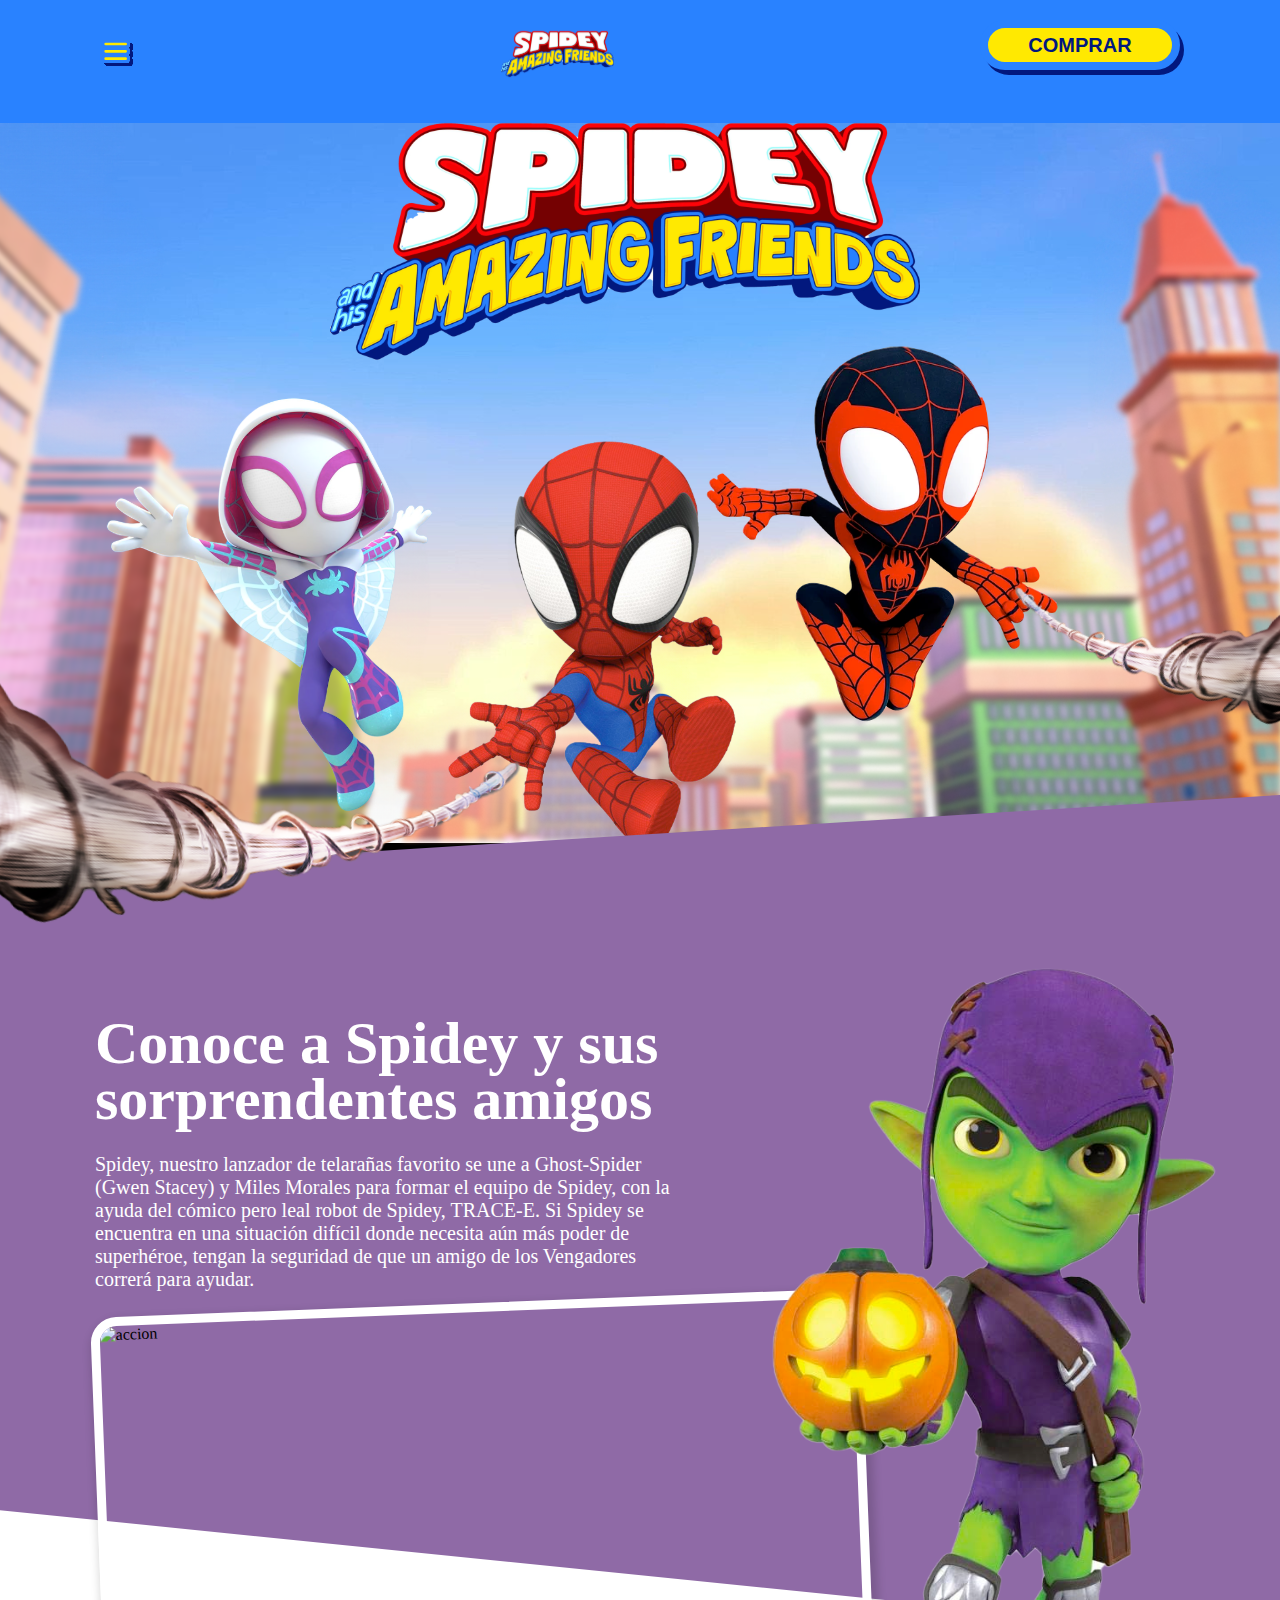
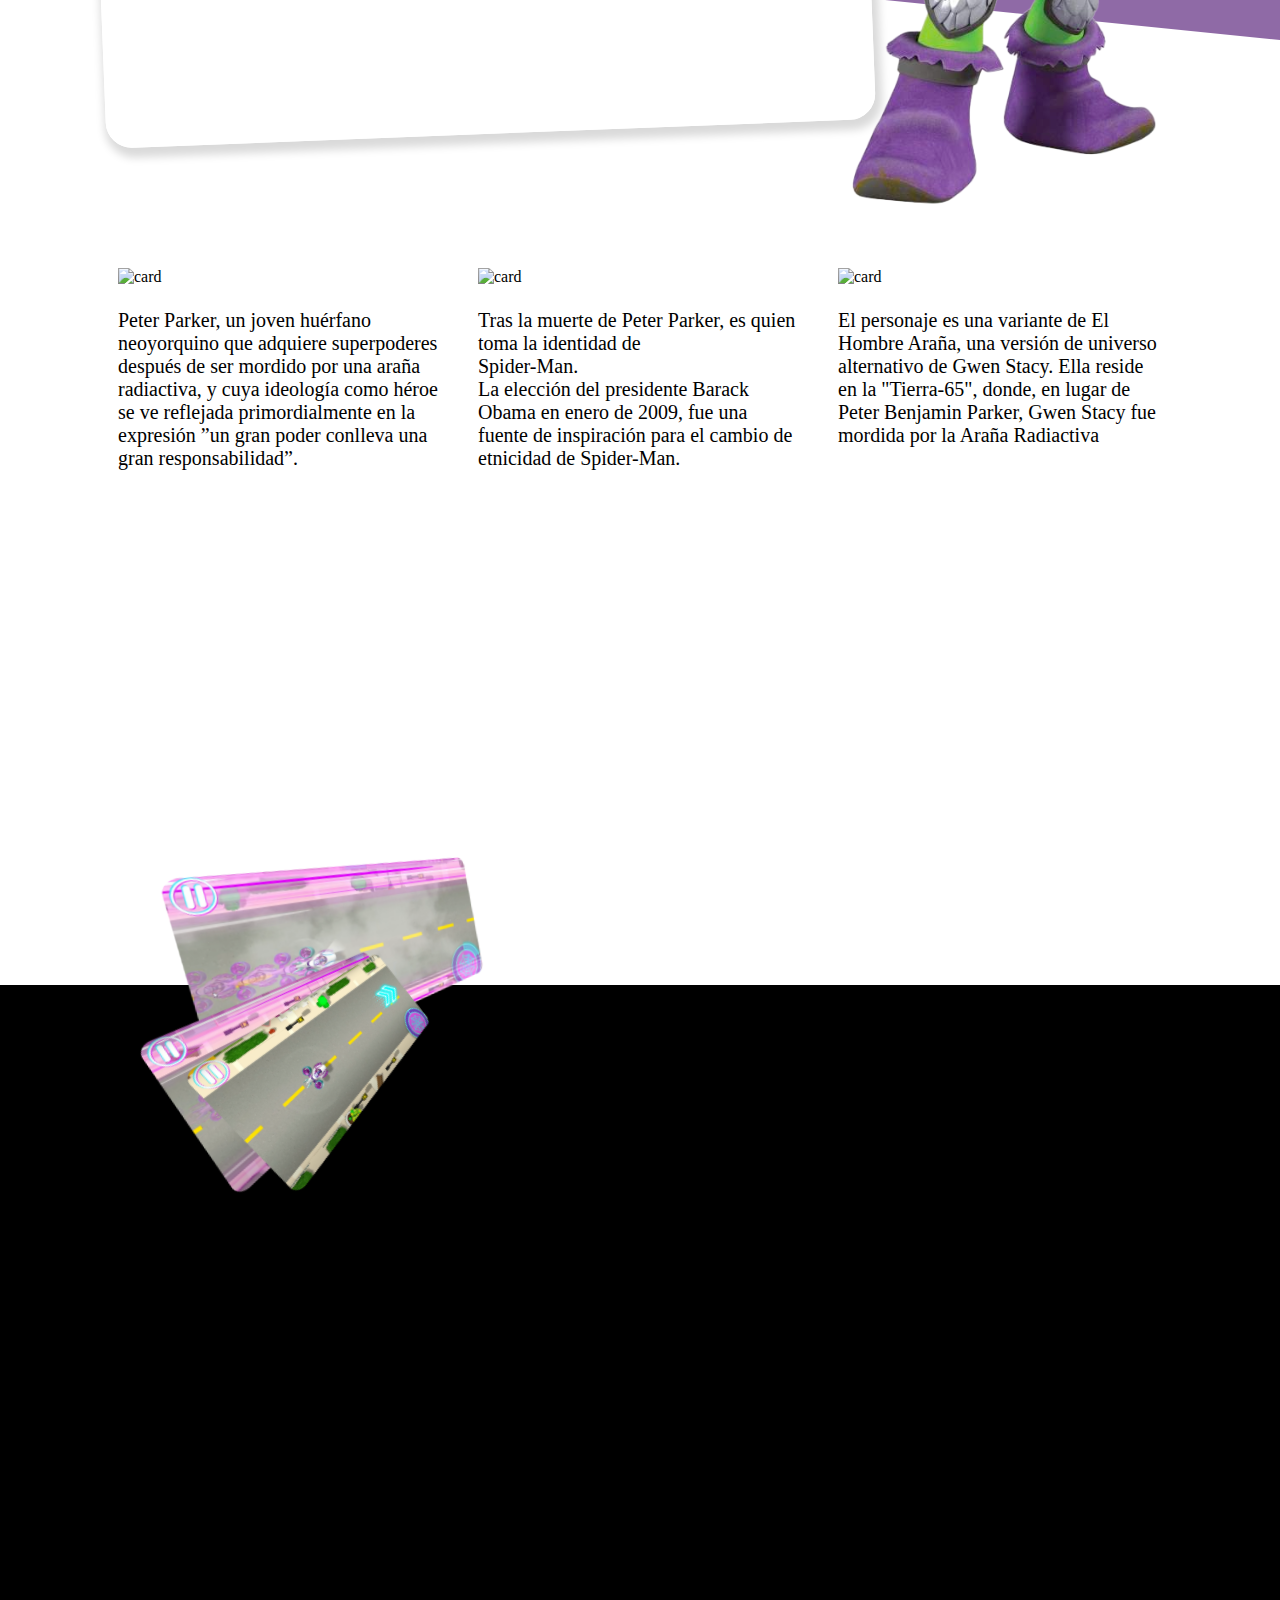
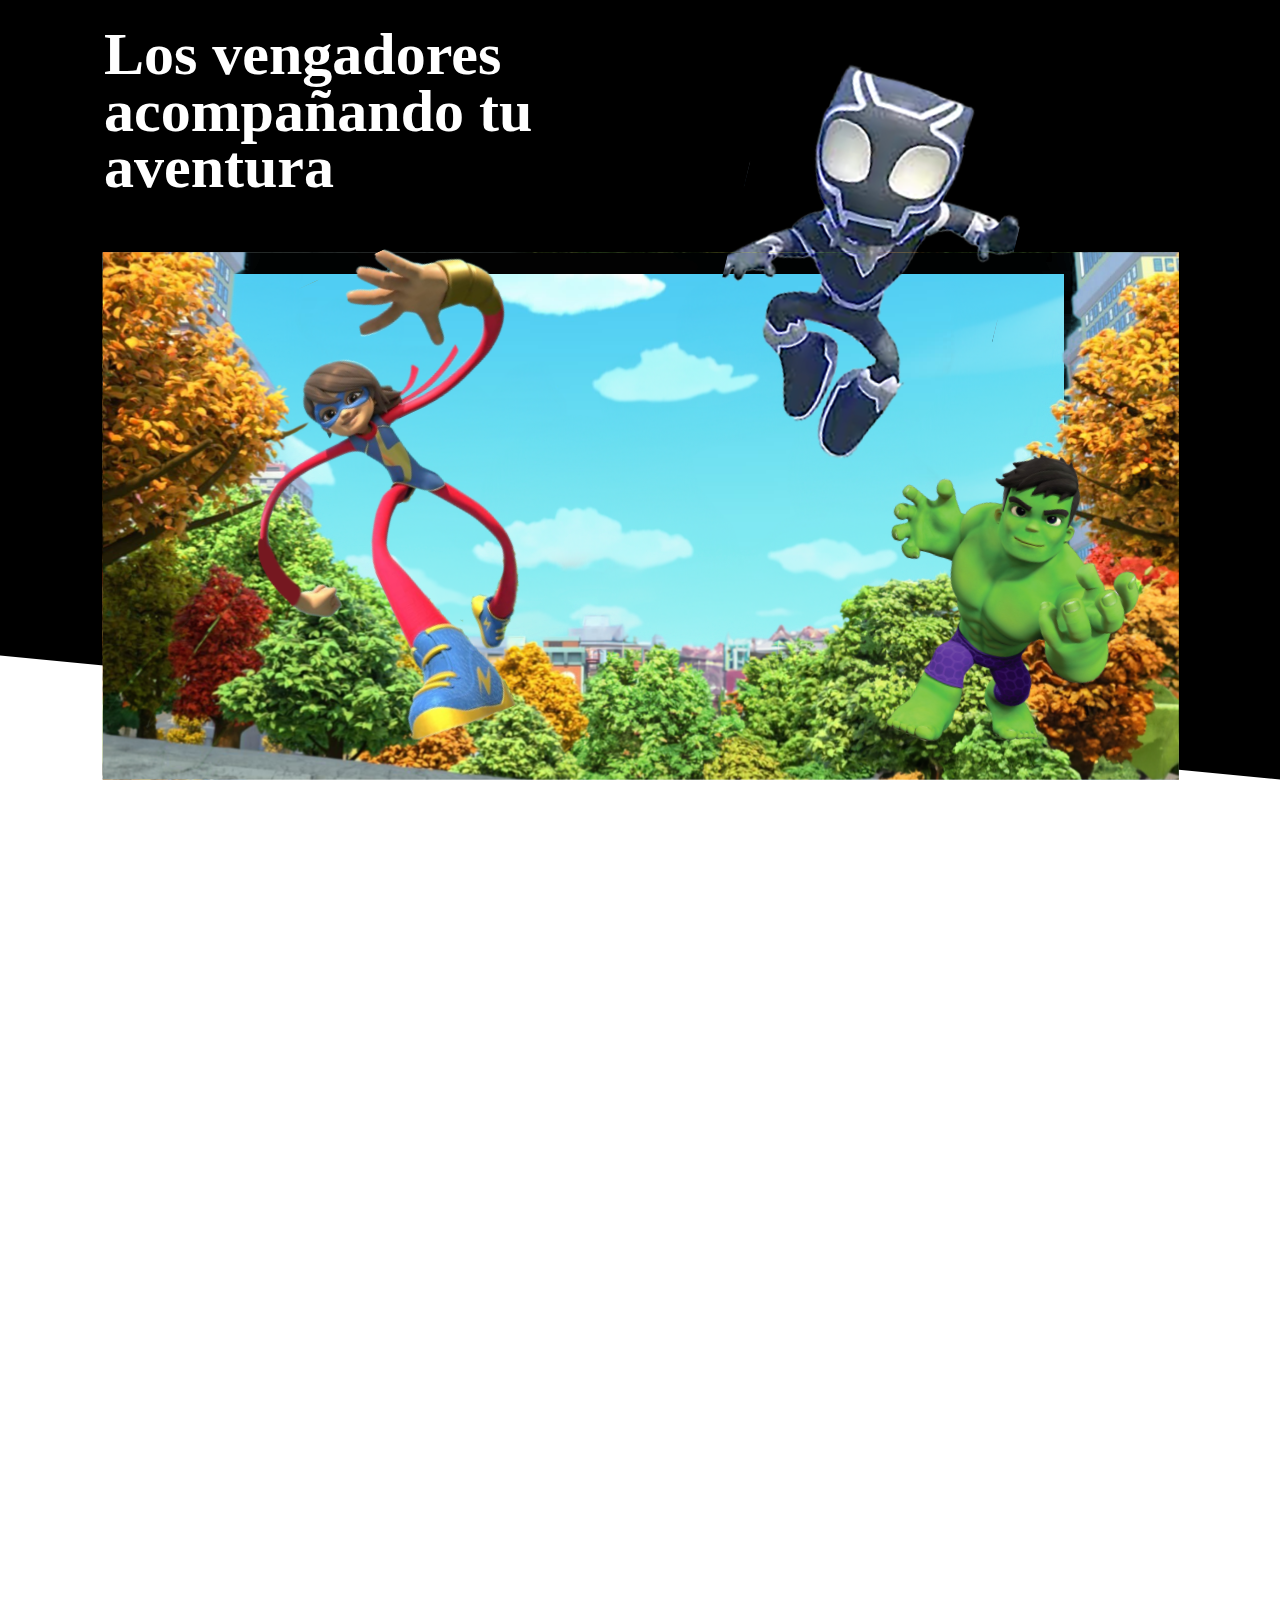
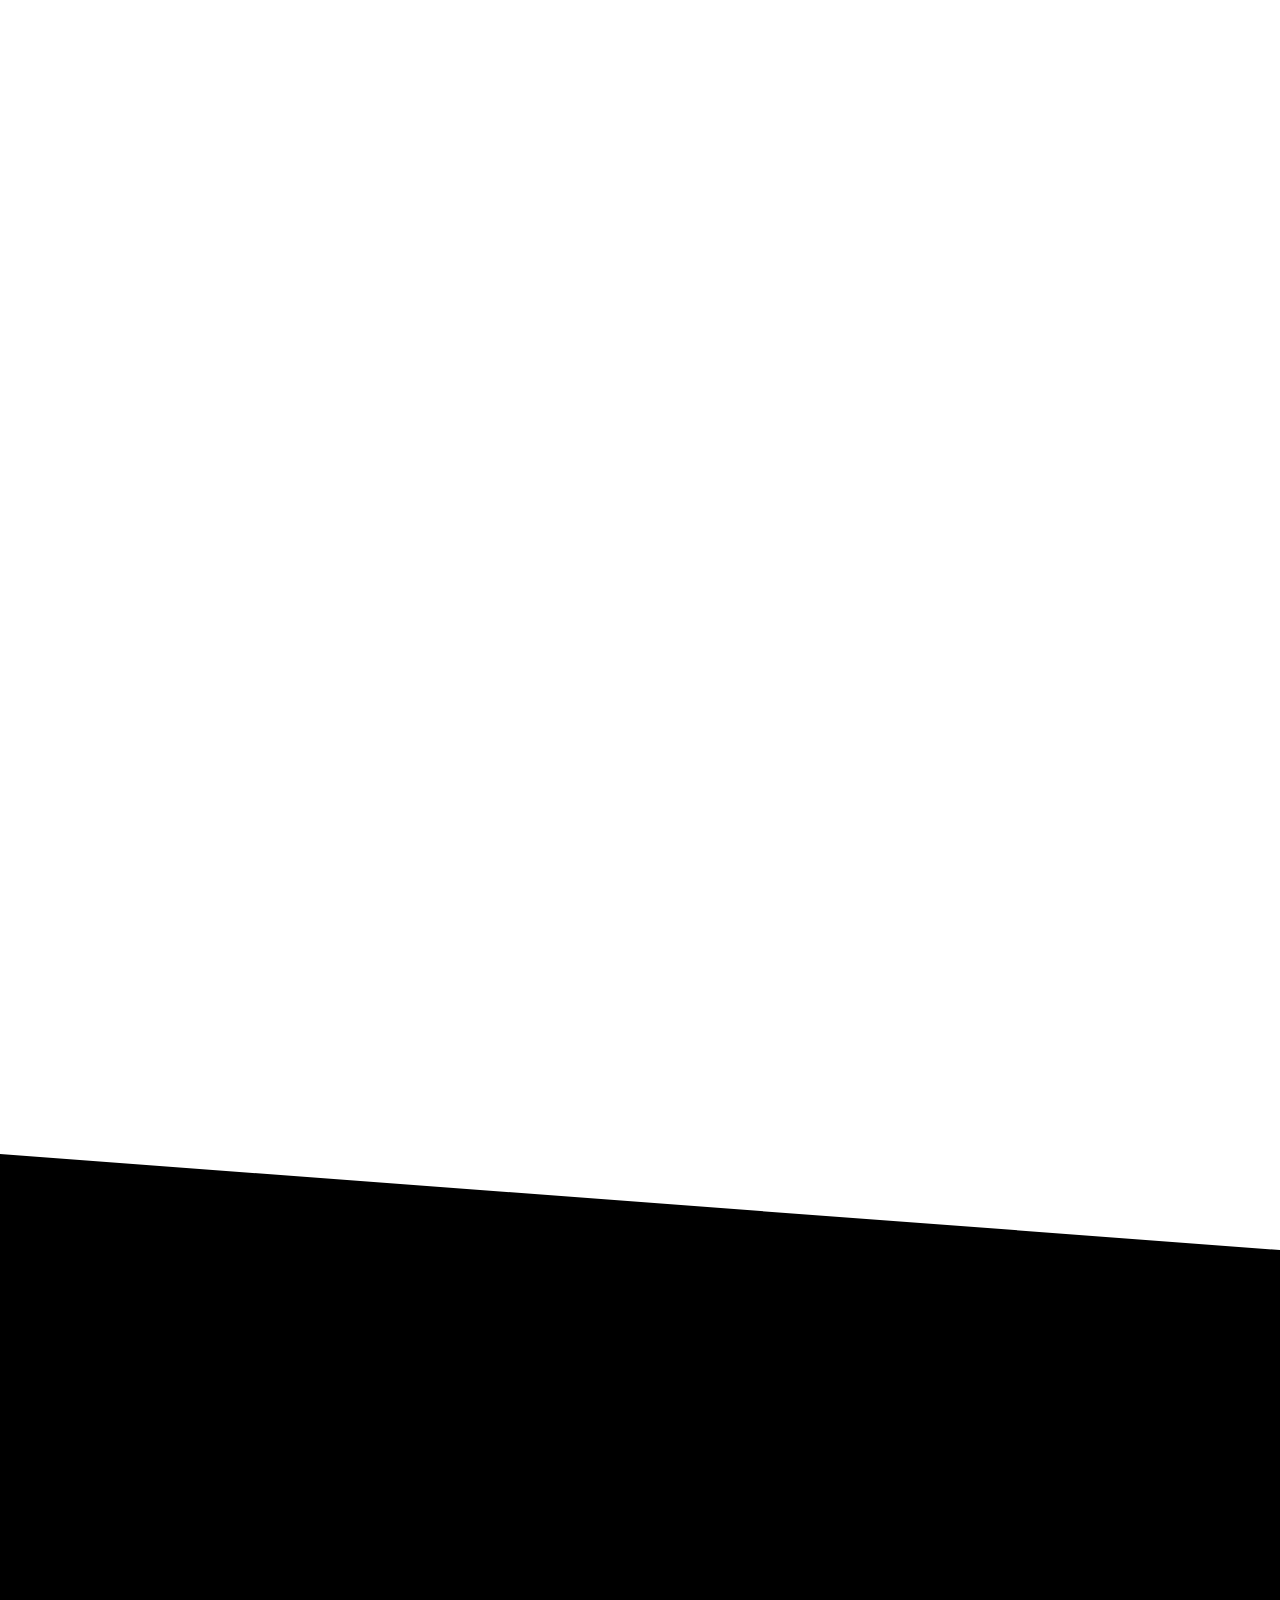
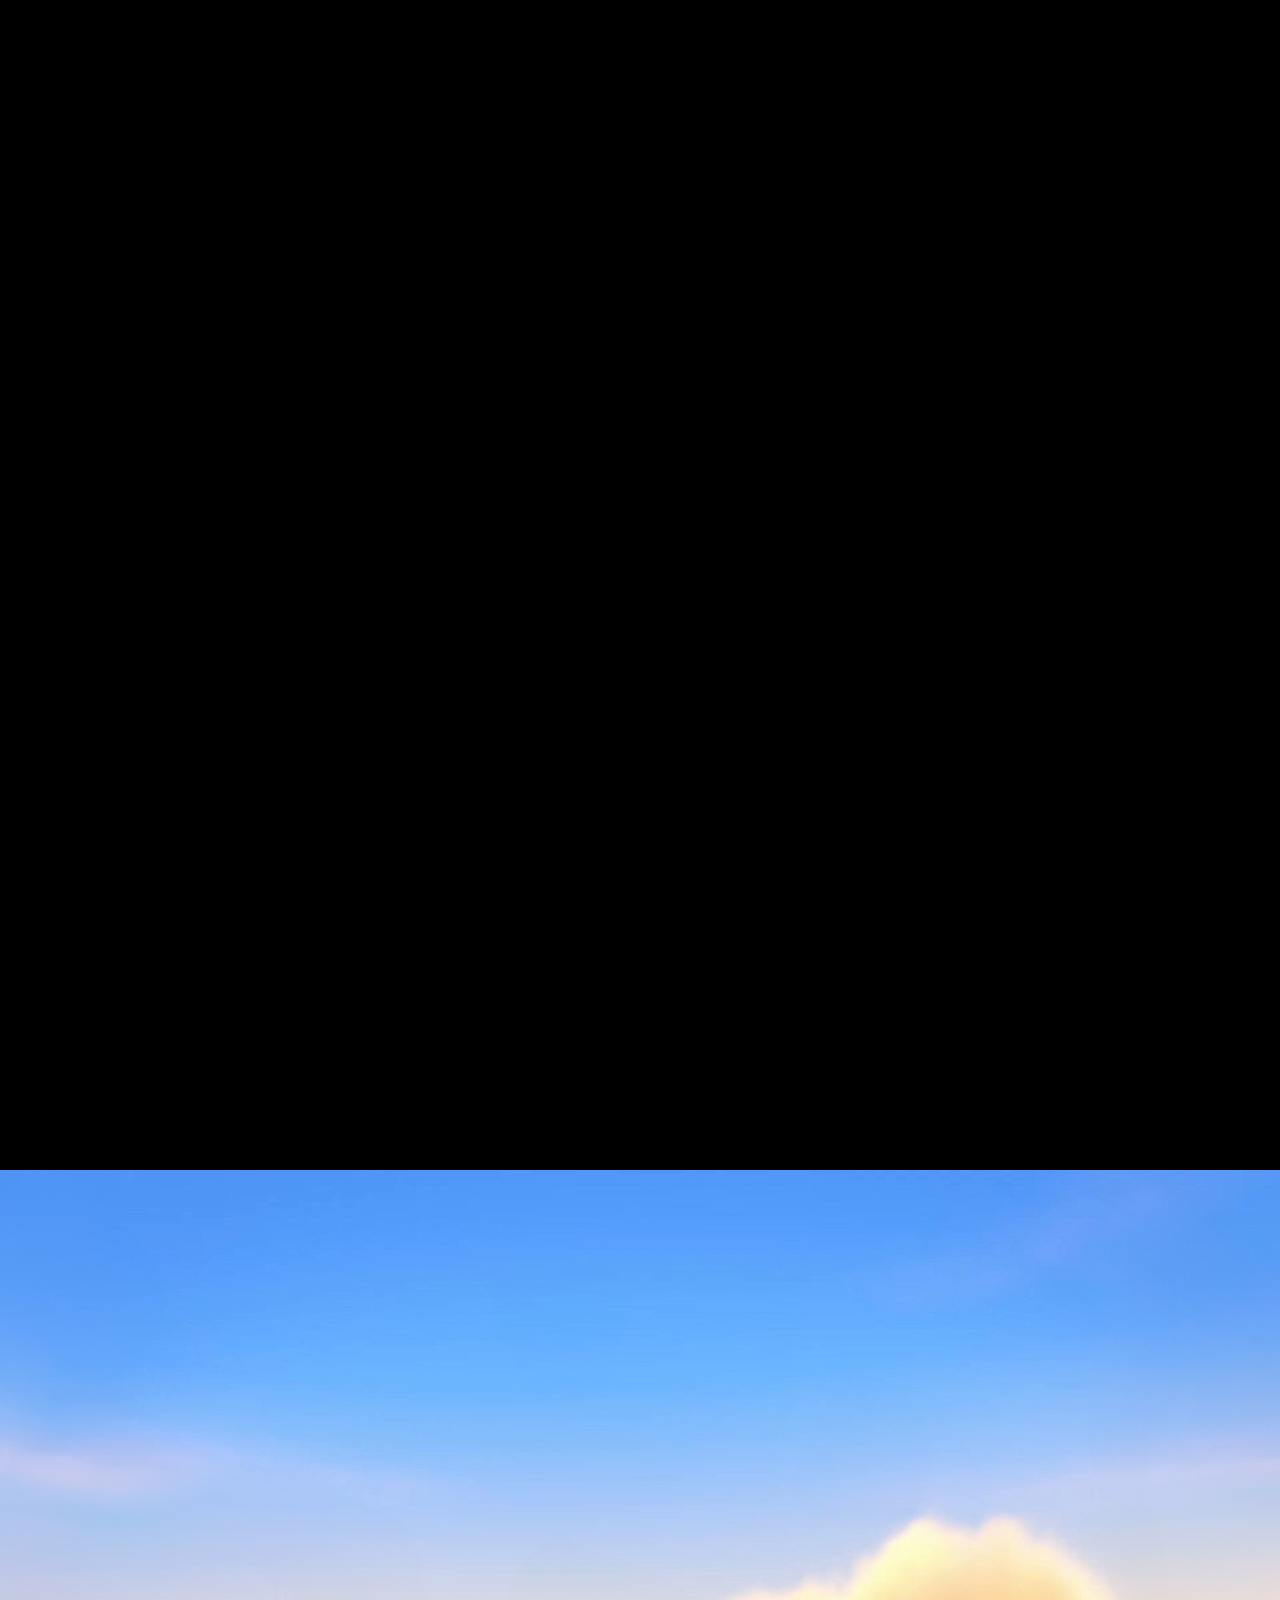
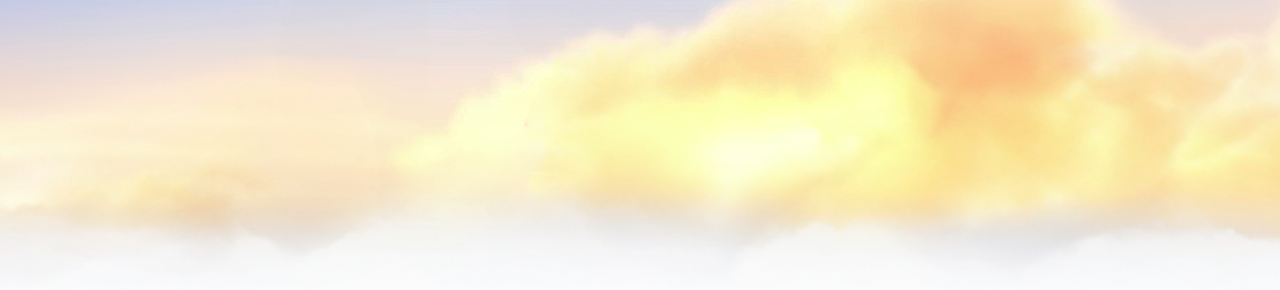
==== home.html @ ed6b9177 "Inicio la pagina" ====
<!DOCTYPE html>
<html lang="es">
<head>
    <meta charset="UTF-8">
    <meta name="viewport" content="width=device-width, initial-scale=1.0">
    <link rel="stylesheet" href="style2.css">
    <title>Document</title>
</head>
<body>
    <header>
        <nav>
            <img class="logoHamburguesa" src="img/logoHamburguesa.svg" alt="logoHamburguesa">
            <img class="menuSpidey" src="img/menuSpidey.svg" alt="menuSpidey">
            <button class="btn-comprar">comprar</button>
        </nav>
    <div class="azul"></div>
    <img class="cielo" src="img/cielo.svg" alt="cielo">
    </header>
    
    <div class="portada">
        <img class="cielo" src="img/cielo.svg" alt="fondo">
        <img class="spidey" src="img/spidey.svg" alt="spidey">
        <img class="edificioIzq" src="img/edificioIzq.svg" alt="edificio">
        <img class="edificio" src="img/edificio.png" alt="edificio">
        <img class="edificioDer"src="img/edificioDer.png" alt="edificio">
        <img class="chica" src="img/chica.svg" alt="chica">
        <img class="spideyNegro" src="img/spideyNegro.svg" alt="spidey">
        <img class="spideyCentral" src="img/spideyCentral.svg" alt="spidey">
        <img class="cuerdaDerecha" src="img/cuerdaDerecha.svg" alt="cuerda">
        <img class="cuerdaIzquierda" src="img/cuerdaIzq.svg" alt="cuerda">
        
    </div>
    <div class="violeta">
        <div class="container">
            <div class="violetaTitulo">Conoce a Spidey y sus sorprendentes amigos</div>
            <div class="violetaTexto">Spidey, nuestro lanzador de telarañas favorito se une a Ghost-Spider (Gwen Stacey) y Miles Morales para formar el equipo de Spidey, con la ayuda del cómico pero leal robot de Spidey, TRACE-E. Si Spidey se encuentra en una situación difícil donde necesita aún más poder de superhéroe, tengan la seguridad de que un amigo de los Vengadores correrá para ayudar.</div>
            <img class="violetaEscena" src="img/violetaEscena.svg" alt="accion">
            <img class="duende" src="img/duende.svg" alt="duende">
        </div>
    </div>
    <div class="blanco">
        <div class="container containerCardsChicas">
            <div class="card1">
                <img class="cardChica" src="img/card1.svg" alt="card">
                <div class="textoCardChica">Peter Parker, un joven huérfano neoyorquino que adquiere superpoderes después de ser mordido por una araña radiactiva,​ y cuya ideología como héroe se ve reflejada primordialmente en la expresión ”un gran poder conlleva una gran responsabilidad”.</div>
            </div>
            <div class="card2">
                <img class="cardChica" src="img/card2.svg" alt="card">
                <div class="textoCardChica">Tras la muerte de Peter Parker, es quien toma la identidad de <br/>Spider-Man. <br/>La elección del presidente Barack Obama en enero de 2009, fue una fuente de inspiración para el cambio de etnicidad de Spider-Man.</div>
            </div>
            <div class="card3">
                <img class="cardChica" src="img/card3.svg" alt="card">
                <div class="textoCardChica">El personaje es una variante de El Hombre Araña, una versión de universo alternativo de Gwen Stacy. Ella reside en la "Tierra-65", donde, en lugar de Peter Benjamin Parker, Gwen Stacy fue mordida por la Araña Radiactiva</div>
            </div>
        </div>
    </div>
    <div class="ghost">
        <img class="test1" src="img/test1.svg" alt="test">
        <img class="test2" src="img/test2.svg" alt="test">
        <img class="test3" src="img/test3.svg" alt="test">
    </div>
    <div class="tituloCard3D">Los vengadores acompañando tu aventura</div>
    <img class="transformer" src="img/trasnformer.svg" alt="transform">
    <img class="pastoCard3D" src="img/pastoCard3D.svg" alt="card3D">
    <img class="card3D" src="img/card3D.svg" alt="card3D">
    <img class="cieloCard3D" src="img/cieloCard3D.svg" alt="card3D">
    <img class="hulk" src="img/hulk.svg" alt="hulk">
    <img class="elastica" src="img/elastica.svg" alt="chica elastica">
    <div class="blanco2">
        <img src="img/blanco2.svg" alt="">
    </div>
</body>
</html>
---- style2.css ----
* {
  margin: 0;
  padding: 0;
}
:root {
  --azul: #5499f8;
  --azulSombra1: #2982ff;
  --azulSombra2: #02187e;
  --azulSombra3: #5499f800;
  --amarillo: #ffe901;
}

body {
  width: 1280px;
  background-color: black;
}

.container {
  width: 1080px;
  margin-left: 100px;
  margin-right: 100px;
}
header {
  background-color: var(--azulSombra1);
}
.azul {
  width: 1280px;
  height: 227px;
  left: 0px;
  top: 0px;
  position: absolute;
  background: linear-gradient(
    180deg,
    #5499f8 0%,
    #5499f8 88%,
    rgba(84, 153, 248, 0) 100%
  );
  z-index: -20;
}
nav {
  height: 103px;
  background-color: var(--azulSombra1);
  display: flex;
  justify-content: space-between;
  text-align: center;
  margin-left: 100px;
  margin-right: 100px;
  padding-top: 20px;
}
.logoHamburguesa {
  width: 34px;
  height: 26px;
  margin-top: 20px;
}
.menuSpidey {
  width: 113px;
  height: 68px;
}
.btn-comprar {
  width: 200px;
  height: 50px;
  border: 8px solid var(--azulSombra1);
  background-color: var(--amarillo);
  border-radius: 111px;
  color: var(--azulSombra2);
  font-family: Arial; /*Cambiar a Lato*/
  font-size: 20px;
  text-transform: uppercase;
  font-weight: bold;
  box-shadow: 4px 5px 0px var(--azulSombra2);
}

/*----------------------Portada--------------------*/

.portada {
  width: 1280px;
  height: 720px;
  background-image: url(img/cielo.svg);
  z-index: 1;
}
.spidey {
  width: 590px;
  height: 301px;
  left: 330px;
  top: 91px;
  position: absolute;
  z-index: ;
}
.edificioIzq {
  width: 452px;
  height: 720px;
  left: -47px;
  top: 144px;
  position: absolute;
}
.edificio {
  width: 543.5px;
  height: 213.5px;
  left: 392px;
  top: 634px;
  position: absolute;
}

.edificioDer {
  width: 374px;
  height: 727.5px;
  left: 906px;
  top: 126px;
  position: absolute;
}
.chica {
  width: 360px;
  height: 444px;
  left: 90px;
  top: 388px;
  position: absolute;
}

.spideyNegro {
  width: 393px;
  height: 393px;
  left: 695px;
  top: 335px;
  position: absolute;
}
.spideyCentral {
  width: 465px;
  height: 465px;
  left: 404px;
  top: 403px;
  position: absolute;
}

.cielo {
  width: 1280px;
  height: 720px;
  left: 0px;
  top: 7570px;
  position: absolute;
}

.cuerdaDerecha {
  width: 400px;
  height: 372.44px;
  left: 1000px;
  top: 400px;
  position: absolute;
  transform: rotate(0%);
  transform-origin: 0 0;
}

.cuerdaIzquierda {
  width: 700px;
  height: 627.27px;
  left: 0px;
  top: 350px;
  position: absolute;
  transform: rotate(10deg);
  transform-origin: 0 0;
  z-index: 4;
}

/*-------------------Violeta-------------*/
.violeta {
  width: 1280px;
  height: 844.5px;
  background-image: url(img/violeta.svg);
  top: 795px;
  position: absolute;
  z-index: 1;
}

.violetaTitulo {
  width: 646px;
  left: 95px;
  top: 219.5px; /*hice la cuenta*/
  position: absolute;
  color: white;
  font-size: 60px;
  font-family: Lato;
  font-weight: 600;
  line-height: 56.7px;
  word-wrap: break-word;
}

.violetaTexto {
  width: 586px;
  height: 154px;
  left: 95px;
  top: 357.5px; /*hice la cuenta*/
  position: absolute;
  color: white;
  font-size: 20px;
  font-family: Lato;
  font-weight: 400;
  word-wrap: break-word;
}
.violetaEscena {
  width: 751.65px;
  height: 413.13px;
  left: 90.28px;
  top: 523px;
  position: absolute;
  transform: rotate(-2.22deg);
  transform-origin: 0 0;
  box-shadow: 3px 6px 8px 4px rgba(0, 0, 0, 0.15);
  border-radius: 26px;
  border: 9px white solid;
}
.duende {
  width: 553px;
  height: 921px;
  left: 712px;
  top: 132.5px;
  position: absolute;
  z-index: 10;
}

/*------------------Blanca-------------------------*/
.blanco {
  width: 1280px;
  height: 1085px;
  background-color: white;
  top: 1500px;
  position: absolute;
}
.containerCardsChicas {
  display: flex;
  padding-top: 368px;
}

.cardChica {
  width: 332px;
  height: 302px;
}
.containerCardsChicas {
  display: flex;
  justify-content: space-around;
}

.card1,
.card2,
.card3 {
  width: 30%;
}

.textoCardChica {
  margin-top: 23.3px;
  color: black;
  font-size: 20px;
  font-family: Lato;
  font-weight: 400;
  word-wrap: break-word;
}

/*----------------Ghost---------------*/
.ghost {
  background-image: url(img/ghost.svg);
}
.ghost {
  width: 1280px;
  height: 566px;
  left: 0px;
  top: 2500px;
  position: absolute;
}
.test1 {
  width: 800px;
  height: 326.51px;
  left: -50px;
  top: -100px;
  position: absolute;
  transform: rotate(5deg);
}
.test2 {
  width: 543.22px;
  height: 325.79px;
  left: 35px;
  position: absolute;
}

.test3 {
  width: 546.11px;
  height: 326.51px;
  left: 66.18px;
  position: absolute;
}

/*---------------Negro----------------*/
.tituloCard3D {
  width: 667px;
  left: 104px;
  top: 3226px;
  position: absolute;
  color: white;
  font-size: 60px;
  font-family: Lato;
  font-weight: 600;
  line-height: 56.7px;
  word-wrap: break-word;
}
.transformer {
  width: 368.31px;
  height: 552.46px;
  left: 682.05px;
  top: 3197px;
  position: absolute;
}

.pastoCard3D,
.card3D {
  width: 1077.06px;
  height: 527.63px;
  left: 101.76px;
  top: 3452.11px;
  position: absolute;
}
.cieloCard3D {
  width: 1077.06px;
  height: 527.63px;
  left: 101.76px;
  top: 3452.11px;
  position: absolute;
  z-index: -4;
}
.hulk {
  width: 410.11px;
  height: 437.97px;
  left: 829.28px;
  top: 3558px;
  position: absolute;
  transform: rotate(7.52deg);
  transform-origin: 0 0;
}

.elastica {
  width: 451.26px;
  height: 591.44px;
  left: 128.16px;
  top: 3454.54px;
  position: absolute;
  transform: rotate(-12.48deg);
  transform-origin: 0 0;
}

.blanco2 {
  width: 1280px;
  height: 2194.5px;
  left: 0px;
  top: 3855px;
  position: absolute;
  background-color: url(img/blanco2.svg);
  z-index: -2;
}
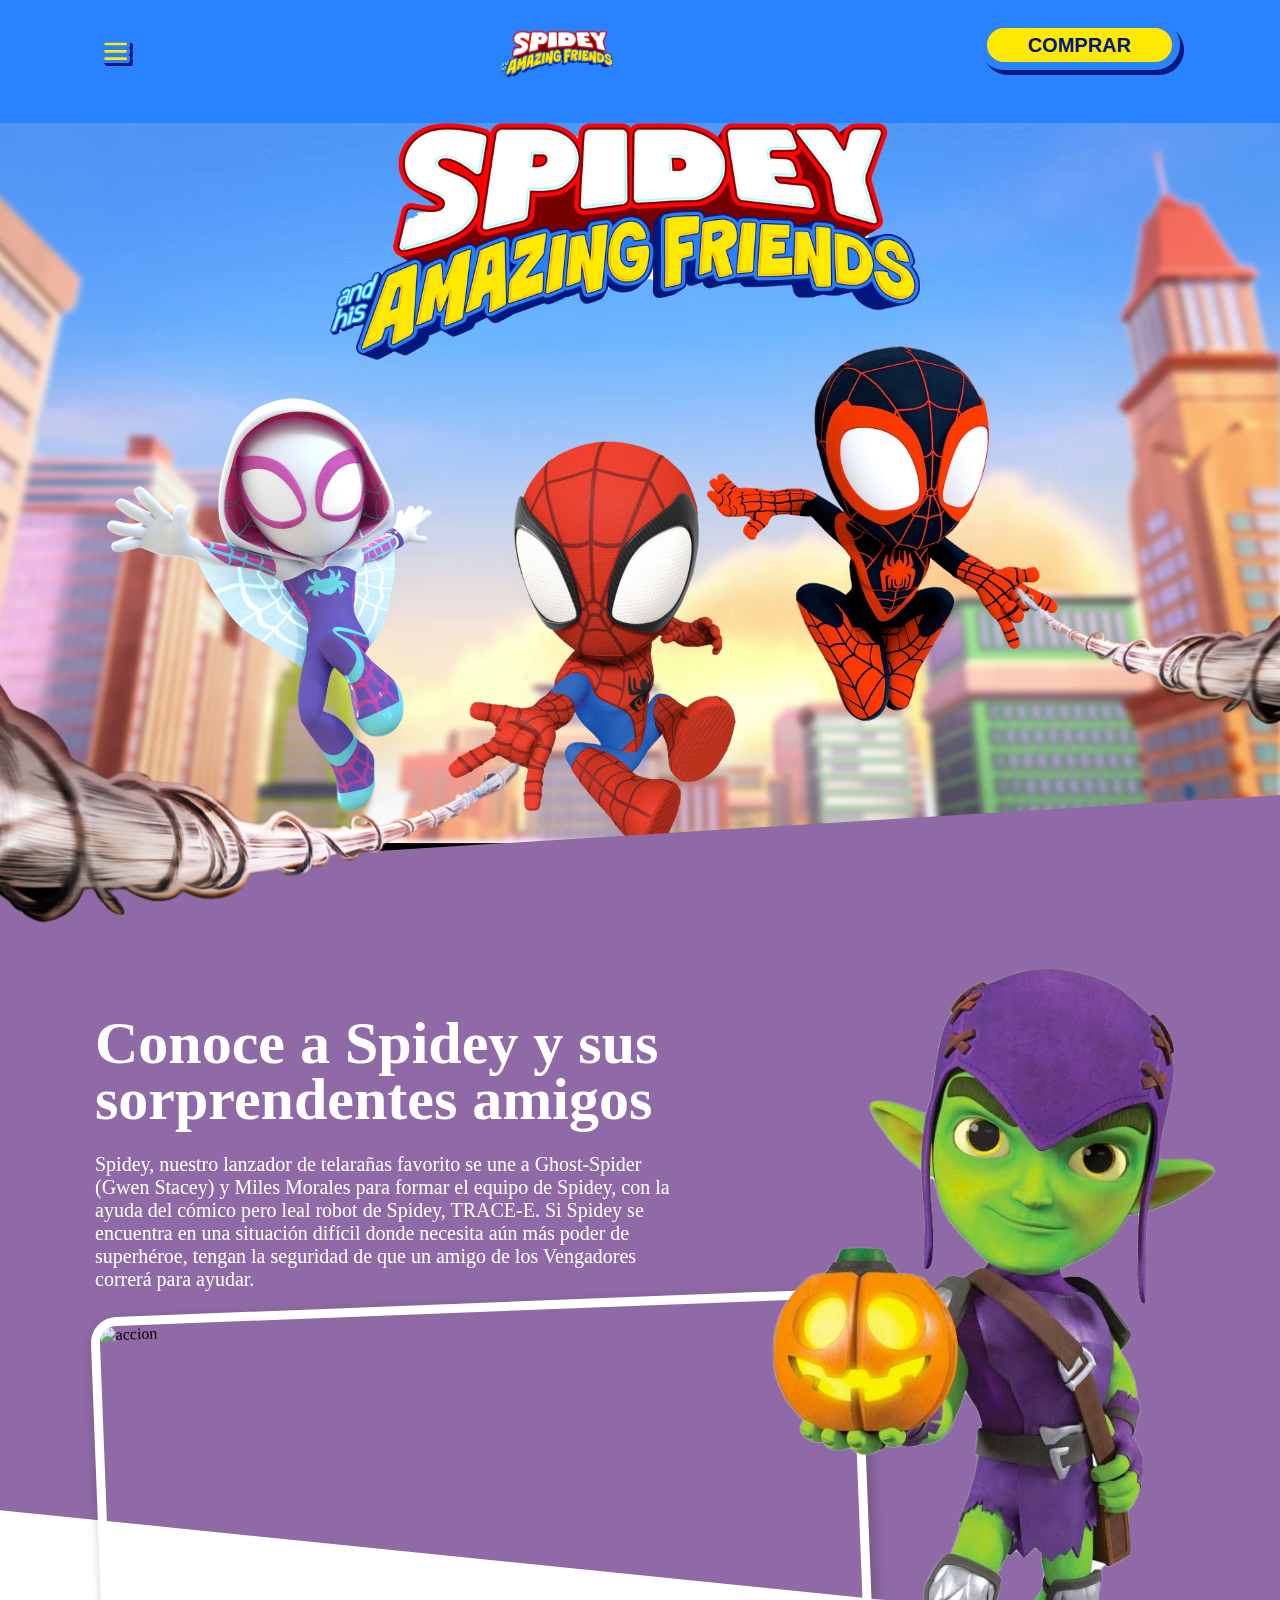
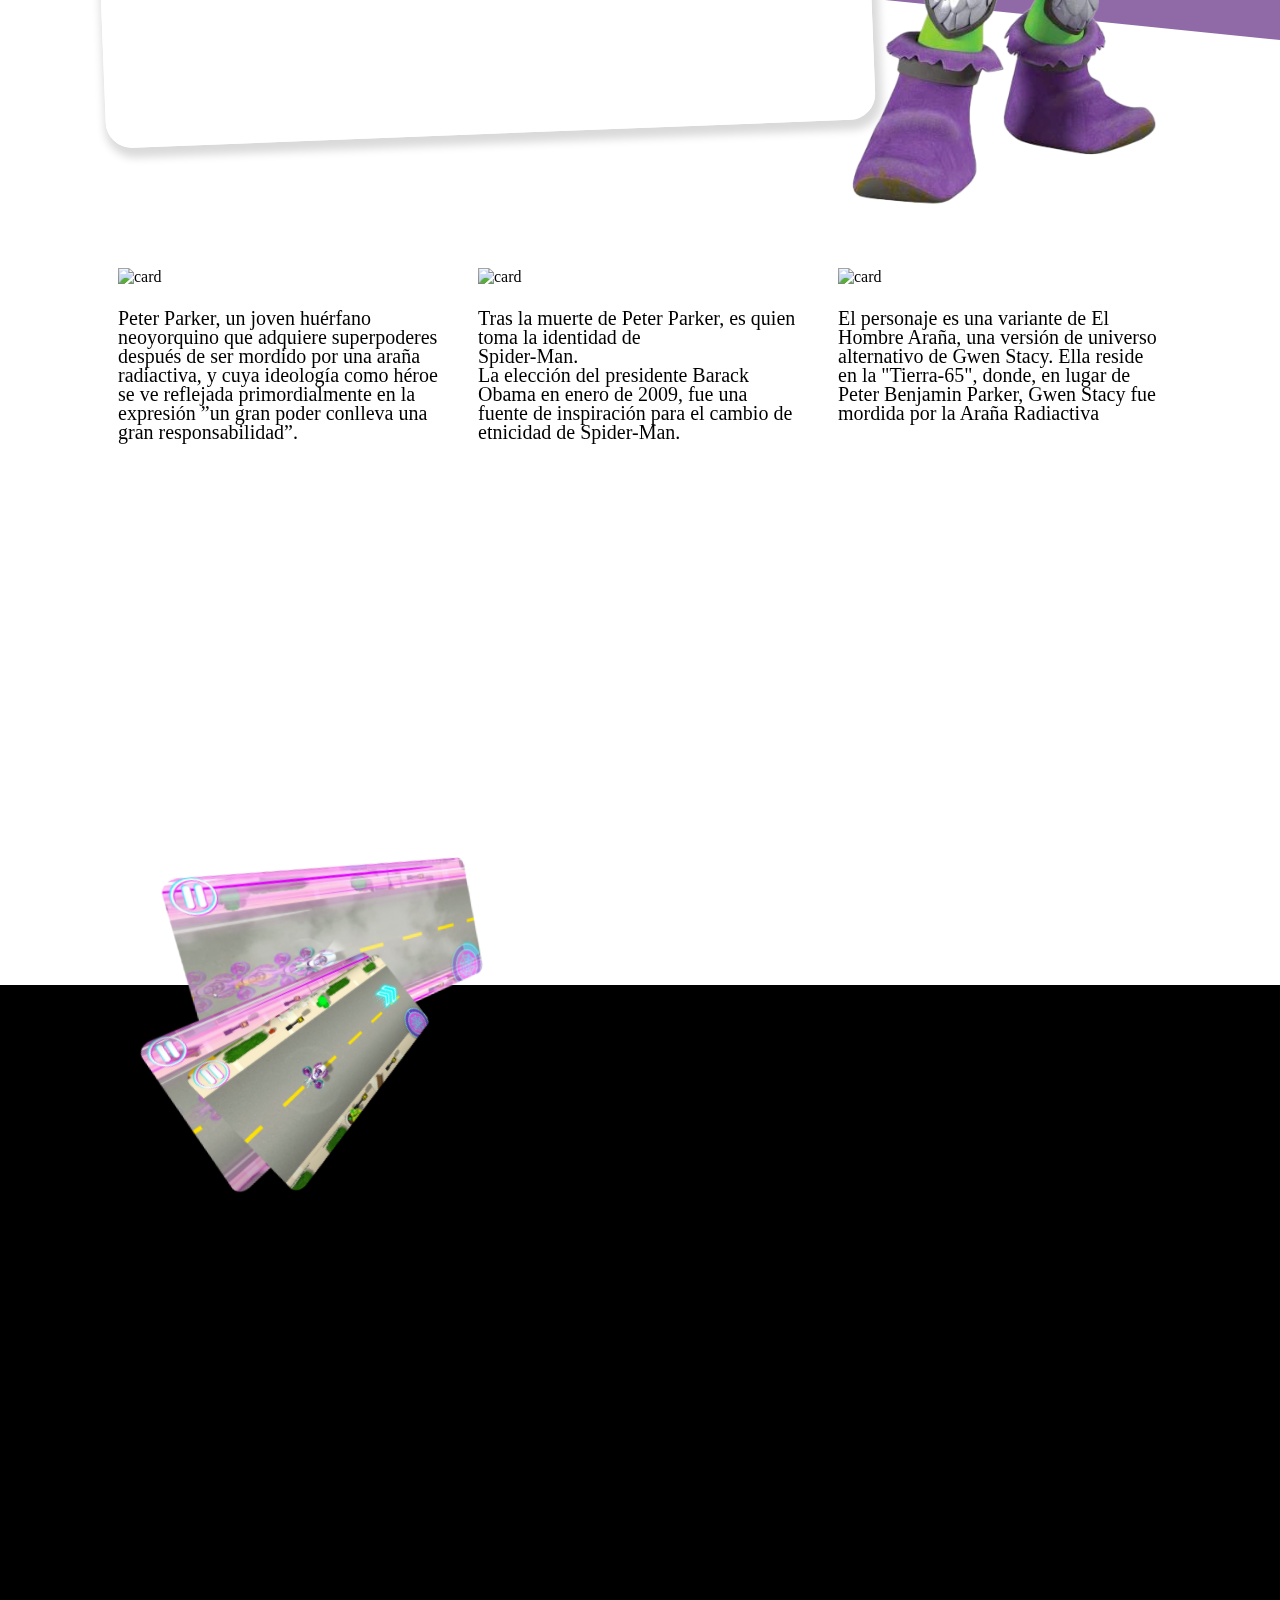
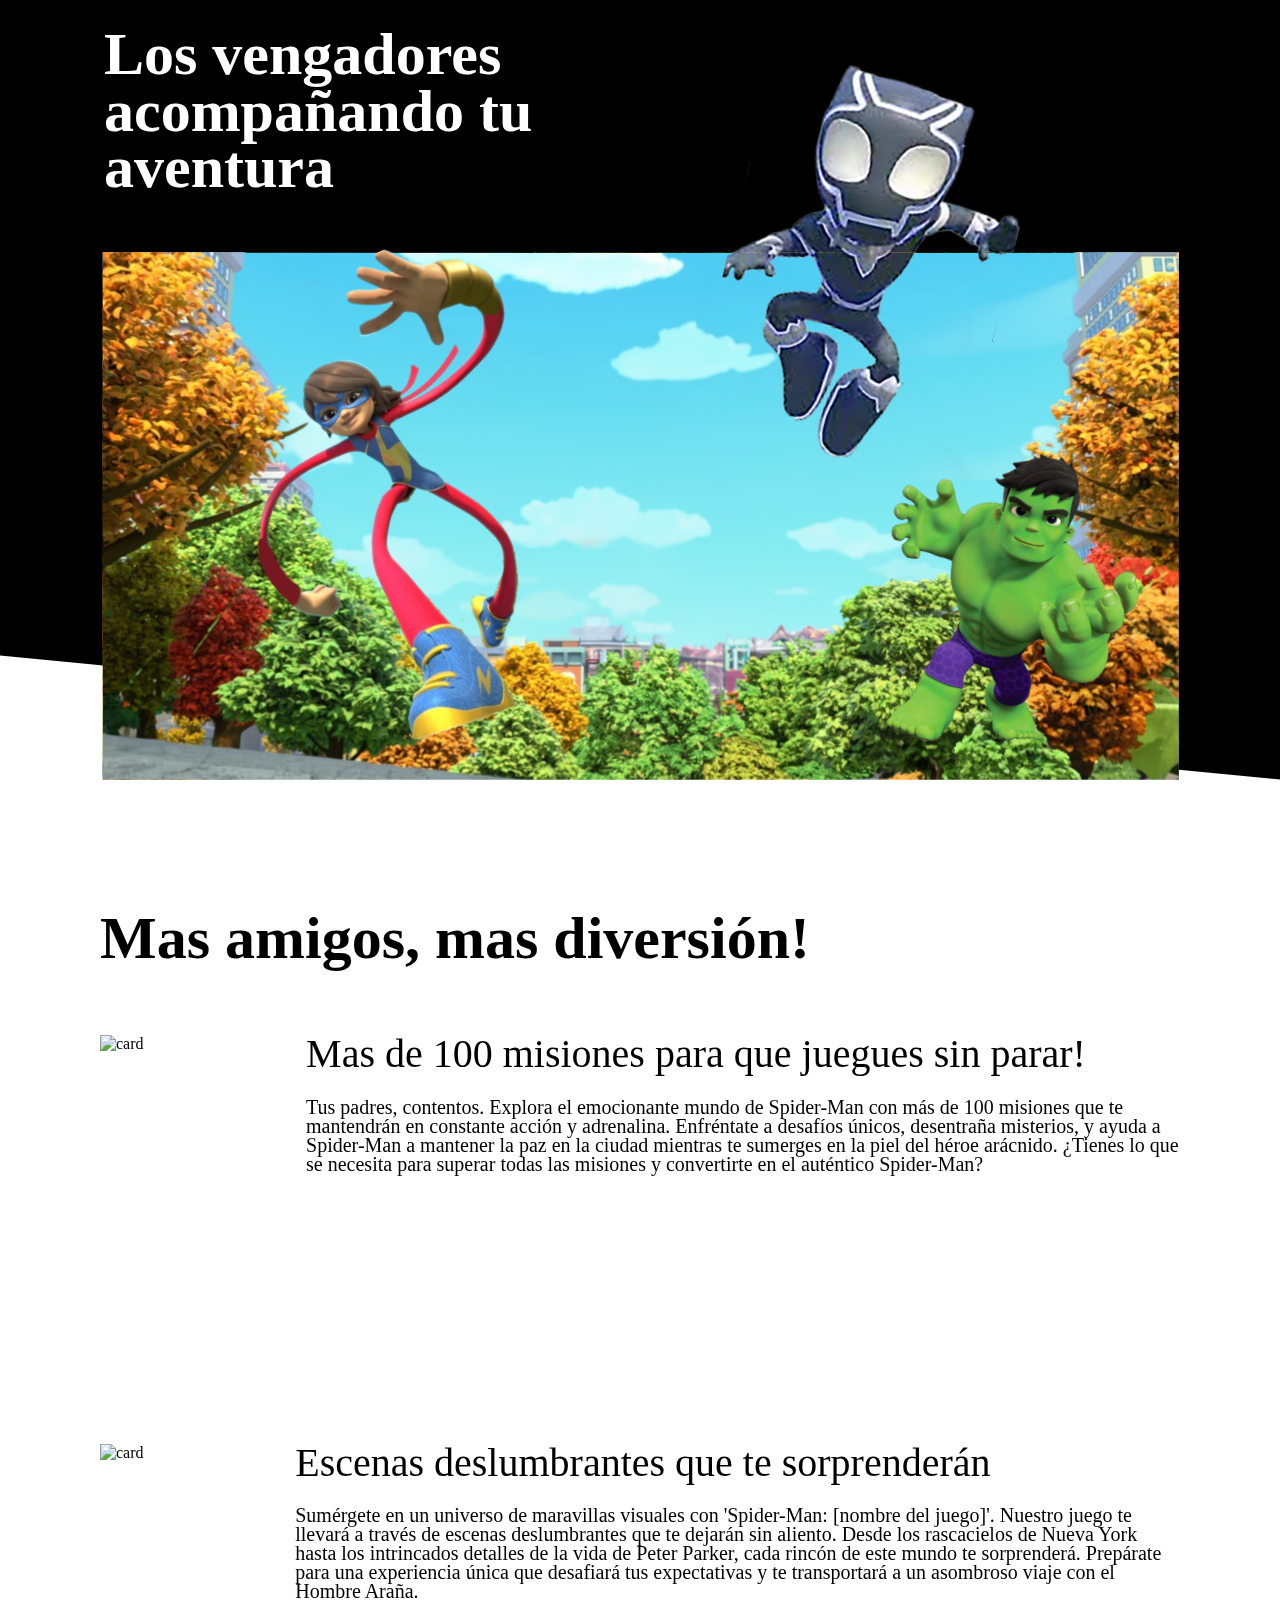
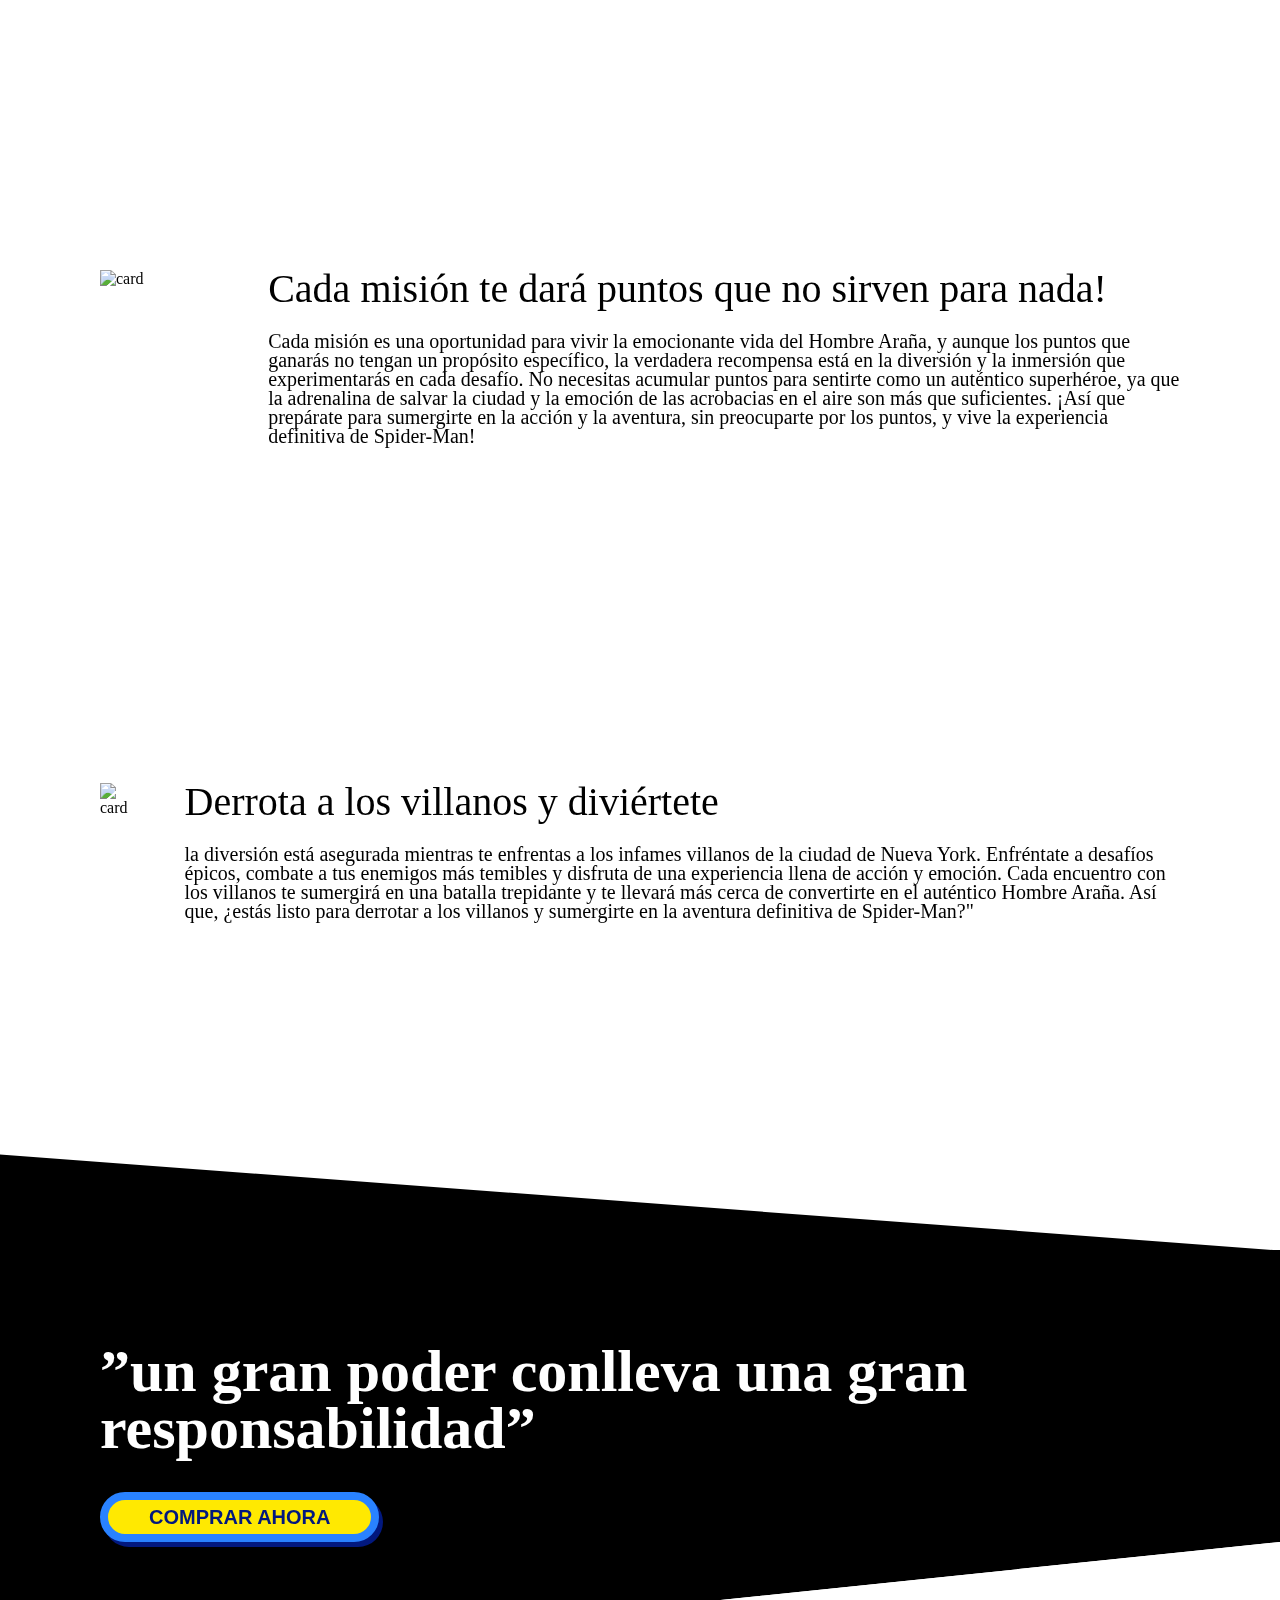
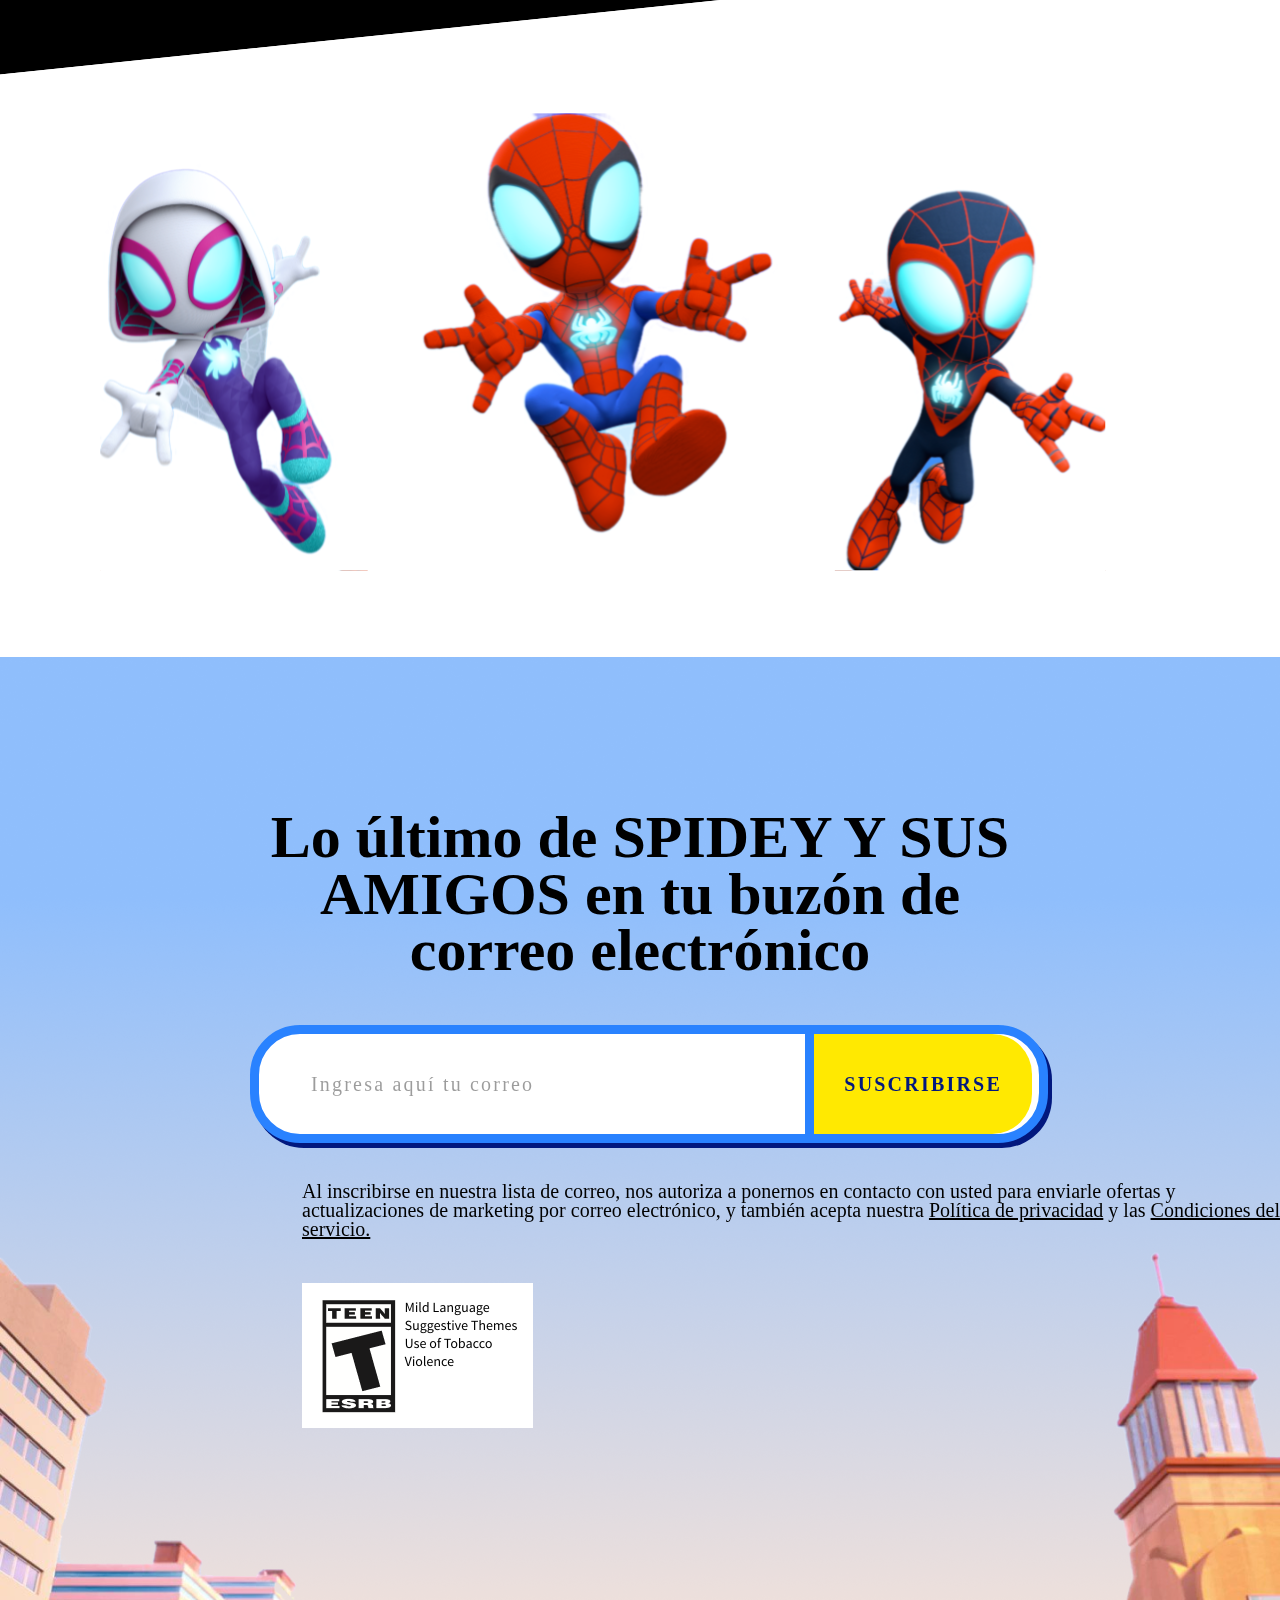
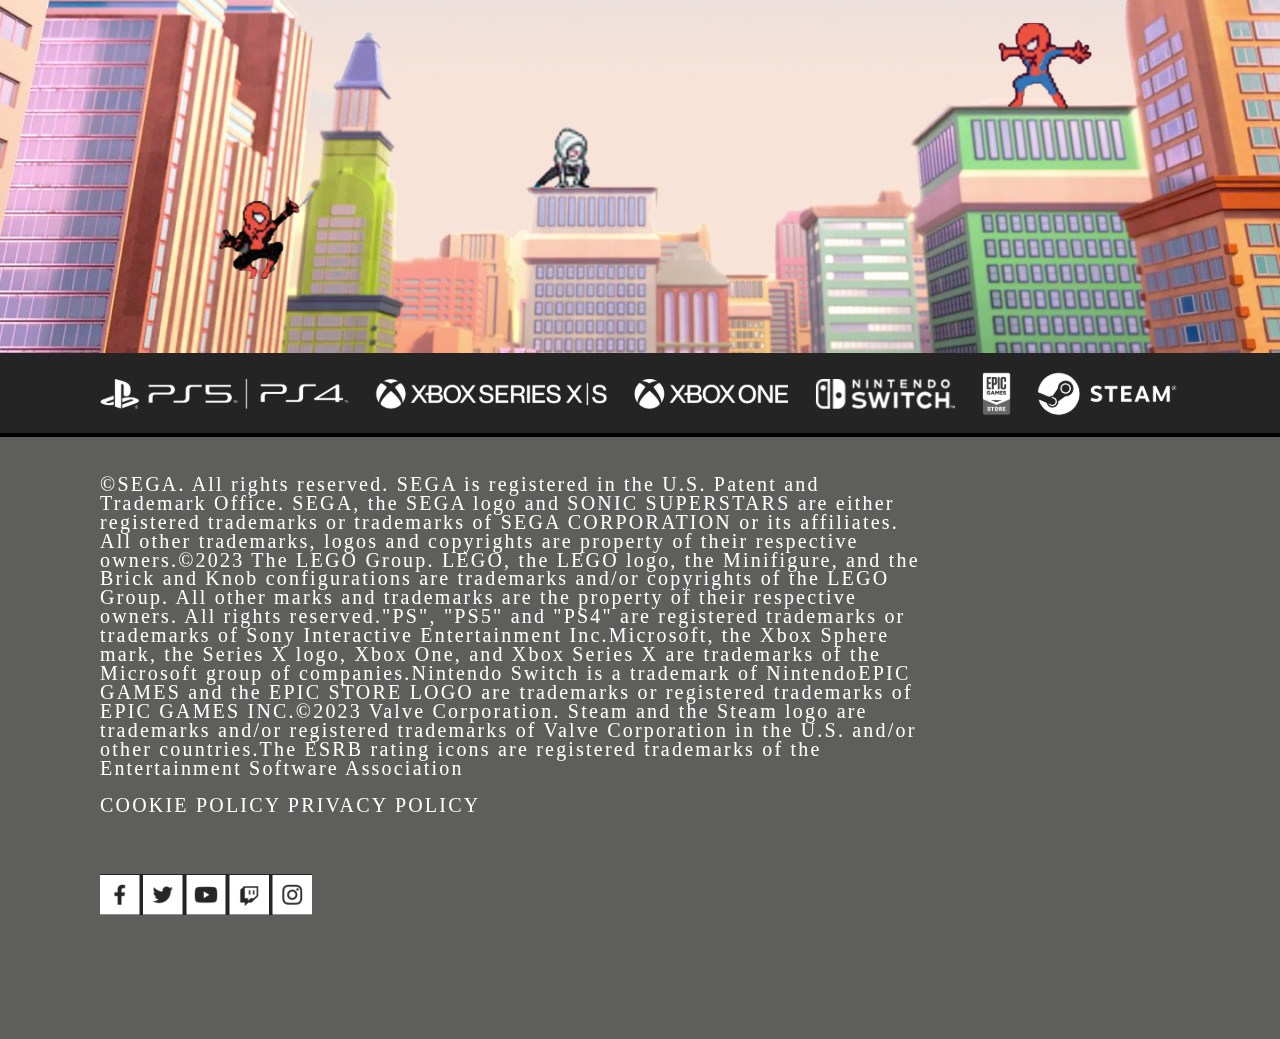
==== commit 6585a178: "Pagina estatica terminada" ====
--- a/home.html
+++ b/home.html
@@ -1,73 +1,212 @@
 <!DOCTYPE html>
 <html lang="es">
-<head>
-    <meta charset="UTF-8">
-    <meta name="viewport" content="width=device-width, initial-scale=1.0">
-    <link rel="stylesheet" href="style2.css">
-    <title>Document</title>
-</head>
-<body>
-    <header>
-        <nav>
-            <img class="logoHamburguesa" src="img/logoHamburguesa.svg" alt="logoHamburguesa">
-            <img class="menuSpidey" src="img/menuSpidey.svg" alt="menuSpidey">
-            <button class="btn-comprar">comprar</button>
-        </nav>
+  <head>
+    <meta charset="UTF-8" />
+    <meta name="viewport" content="width=device-width, initial-scale=1.0" />
+    <link rel="stylesheet" href="style2.css" />
+    <title>Spidey</title>
+  </head>
+  <body>
+    <header class="stick">
+    <nav>
+      <img
+        class="logoHamburguesa"
+        src="img/logoHamburguesa.svg"
+        alt="logoHamburguesa"
+      />
+      <img class="menuSpidey" src="img/menuSpidey.svg" alt="menuSpidey" />
+      <button class="btn-comprar">comprar</button>
+    </nav>
+  </header>
     <div class="azul"></div>
-    <img class="cielo" src="img/cielo.svg" alt="cielo">
-    </header>
-    
     <div class="portada">
-        <img class="cielo" src="img/cielo.svg" alt="fondo">
-        <img class="spidey" src="img/spidey.svg" alt="spidey">
-        <img class="edificioIzq" src="img/edificioIzq.svg" alt="edificio">
-        <img class="edificio" src="img/edificio.png" alt="edificio">
-        <img class="edificioDer"src="img/edificioDer.png" alt="edificio">
-        <img class="chica" src="img/chica.svg" alt="chica">
-        <img class="spideyNegro" src="img/spideyNegro.svg" alt="spidey">
-        <img class="spideyCentral" src="img/spideyCentral.svg" alt="spidey">
-        <img class="cuerdaDerecha" src="img/cuerdaDerecha.svg" alt="cuerda">
-        <img class="cuerdaIzquierda" src="img/cuerdaIzq.svg" alt="cuerda">
-        
+      <img class="spidey" src="img/spidey.svg" alt="spidey" />
+      <img class="edificioIzq" src="img/edificioIzq.svg" alt="edificio" />
+      <img class="edificio" src="img/edificio.png" alt="edificio" />
+      <img class="edificioDer" src="img/edificioDer.png" alt="edificio" />
+      <img class="chica" src="img/chica.svg" alt="chica" />
+      <img class="spideyNegro" src="img/spideyNegro.svg" alt="spidey" />
+      <img class="spideyCentral" src="img/spideyCentral.svg" alt="spidey" />
+      <img class="cuerdaDerecha" src="img/cuerdaDerecha.svg" alt="cuerda" />
+      <img class="cuerdaIzquierda" src="img/cuerdaIzq.svg" alt="cuerda" />
     </div>
     <div class="violeta">
-        <div class="container">
-            <div class="violetaTitulo">Conoce a Spidey y sus sorprendentes amigos</div>
-            <div class="violetaTexto">Spidey, nuestro lanzador de telarañas favorito se une a Ghost-Spider (Gwen Stacey) y Miles Morales para formar el equipo de Spidey, con la ayuda del cómico pero leal robot de Spidey, TRACE-E. Si Spidey se encuentra en una situación difícil donde necesita aún más poder de superhéroe, tengan la seguridad de que un amigo de los Vengadores correrá para ayudar.</div>
-            <img class="violetaEscena" src="img/violetaEscena.svg" alt="accion">
-            <img class="duende" src="img/duende.svg" alt="duende">
-        </div>
+      <div class="container">
+        <div class="violetaTitulo">
+          <h1>Conoce a Spidey y sus sorprendentes amigos</h1>
+        </div>
+        <div class="violetaTexto">
+          Spidey, nuestro lanzador de telarañas favorito se une a Ghost-Spider
+          (Gwen Stacey) y Miles Morales para formar el equipo de Spidey, con la
+          ayuda del cómico pero leal robot de Spidey, TRACE-E. Si Spidey se
+          encuentra en una situación difícil donde necesita aún más poder de
+          superhéroe, tengan la seguridad de que un amigo de los Vengadores
+          correrá para ayudar.
+        </div>
+        <img class="violetaEscena" src="img/violetaEscena.svg" alt="accion" />
+        <img class="duende" src="img/duende.svg" alt="duende" />
+      </div>
     </div>
     <div class="blanco">
-        <div class="container containerCardsChicas">
-            <div class="card1">
-                <img class="cardChica" src="img/card1.svg" alt="card">
-                <div class="textoCardChica">Peter Parker, un joven huérfano neoyorquino que adquiere superpoderes después de ser mordido por una araña radiactiva,​ y cuya ideología como héroe se ve reflejada primordialmente en la expresión ”un gran poder conlleva una gran responsabilidad”.</div>
-            </div>
-            <div class="card2">
-                <img class="cardChica" src="img/card2.svg" alt="card">
-                <div class="textoCardChica">Tras la muerte de Peter Parker, es quien toma la identidad de <br/>Spider-Man. <br/>La elección del presidente Barack Obama en enero de 2009, fue una fuente de inspiración para el cambio de etnicidad de Spider-Man.</div>
-            </div>
-            <div class="card3">
-                <img class="cardChica" src="img/card3.svg" alt="card">
-                <div class="textoCardChica">El personaje es una variante de El Hombre Araña, una versión de universo alternativo de Gwen Stacy. Ella reside en la "Tierra-65", donde, en lugar de Peter Benjamin Parker, Gwen Stacy fue mordida por la Araña Radiactiva</div>
-            </div>
-        </div>
+      <div class="container containerCardsChicas">
+        <div class="card1">
+          <img class="cardChica" src="img/card1.svg" alt="card" />
+          <p>
+            Peter Parker, un joven huérfano neoyorquino que adquiere
+            superpoderes después de ser mordido por una araña radiactiva,​ y
+            cuya ideología como héroe se ve reflejada primordialmente en la
+            expresión ”un gran poder conlleva una gran responsabilidad”.
+          </p>
+        </div>
+        <div class="card2">
+          <img class="cardChica" src="img/card2.svg" alt="card" />
+          <p>
+            Tras la muerte de Peter Parker, es quien toma la identidad de
+            <br />Spider-Man. <br />La elección del presidente Barack Obama en
+            enero de 2009, fue una fuente de inspiración para el cambio de
+            etnicidad de Spider-Man.
+          </p>
+        </div>
+        <div class="card3">
+          <img class="cardChica" src="img/card3.svg" alt="card" />
+          <p>
+            El personaje es una variante de El Hombre Araña, una versión de
+            universo alternativo de Gwen Stacy. Ella reside en la "Tierra-65",
+            donde, en lugar de Peter Benjamin Parker, Gwen Stacy fue mordida por
+            la Araña Radiactiva
+          </p>
+        </div>
+      </div>
     </div>
     <div class="ghost">
-        <img class="test1" src="img/test1.svg" alt="test">
-        <img class="test2" src="img/test2.svg" alt="test">
-        <img class="test3" src="img/test3.svg" alt="test">
-    </div>
-    <div class="tituloCard3D">Los vengadores acompañando tu aventura</div>
-    <img class="transformer" src="img/trasnformer.svg" alt="transform">
-    <img class="pastoCard3D" src="img/pastoCard3D.svg" alt="card3D">
-    <img class="card3D" src="img/card3D.svg" alt="card3D">
-    <img class="cieloCard3D" src="img/cieloCard3D.svg" alt="card3D">
-    <img class="hulk" src="img/hulk.svg" alt="hulk">
-    <img class="elastica" src="img/elastica.svg" alt="chica elastica">
+      <img class="test1" src="img/test1.svg" alt="test" />
+      <img class="test2" src="img/test2.svg" alt="test" />
+      <img class="test3" src="img/test3.svg" alt="test" />
+    </div>
+    <div class="tituloCard3D">
+      <h1>Los vengadores acompañando tu aventura</h1>
+    </div>
+    <img class="transformer" src="img/trasnformer.svg" alt="transform" />
+    <img class="pastoCard3D" src="img/pastoCard3D.svg" alt="card3D" />
+    <img class="card3D" src="img/card3D.svg" alt="card3D" />
+    <img class="cieloCard3D" src="img/cieloCard3D.svg" alt="card3D" />
+    <img class="hulk" src="img/hulk.svg" alt="hulk" />
+    <img class="elastica" src="img/elastica.svg" alt="chica elastica" />
     <div class="blanco2">
-        <img src="img/blanco2.svg" alt="">
-    </div>
-</body>
-</html>+      <div class="container">
+        <h2 class="tituloCardM">Mas amigos, mas diversión!</h2>
+        <div class="cardM1">
+          <img class="cardM" src="img/cardM1.svg" alt="card" />
+          <div class="textoCardM">
+            <h3>Mas de 100 misiones para que juegues sin parar!</h3>
+            <p>
+              Tus padres, contentos. Explora el emocionante mundo de Spider-Man
+              con más de 100 misiones que te mantendrán en constante acción y
+              adrenalina. Enfréntate a desafíos únicos, desentraña misterios, y
+              ayuda a Spider-Man a mantener la paz en la ciudad mientras te
+              sumerges en la piel del héroe arácnido. ¿Tienes lo que se necesita
+              para superar todas las misiones y convertirte en el auténtico
+              Spider-Man?
+            </p>
+          </div>
+        </div>
+        <div class="cardM2">
+          <img class="cardM" src="img/cardM2.svg" alt="card" />
+          <div class="textoCardM">
+            <h3>Escenas deslumbrantes que te sorprenderán</h3>
+            <p>
+              Sumérgete en un universo de maravillas visuales con 'Spider-Man:
+              [nombre del juego]'. Nuestro juego te llevará a través de escenas
+              deslumbrantes que te dejarán sin aliento. Desde los rascacielos de
+              Nueva York hasta los intrincados detalles de la vida de Peter
+              Parker, cada rincón de este mundo te sorprenderá. Prepárate para
+              una experiencia única que desafiará tus expectativas y te
+              transportará a un asombroso viaje con el Hombre Araña.
+            </p>
+          </div>
+        </div>
+        <div class="cardM3">
+          <img class="cardM" src="img/cardM3.svg" alt="card" />
+          <div class="textoCardM">
+            <h3>Cada misión te dará puntos que no sirven para nada!</h3>
+            <p>
+              Cada misión es una oportunidad para vivir la emocionante vida del
+              Hombre Araña, y aunque los puntos que ganarás no tengan un
+              propósito específico, la verdadera recompensa está en la diversión
+              y la inmersión que experimentarás en cada desafío. No necesitas
+              acumular puntos para sentirte como un auténtico superhéroe, ya que
+              la adrenalina de salvar la ciudad y la emoción de las acrobacias
+              en el aire son más que suficientes. ¡Así que prepárate para
+              sumergirte en la acción y la aventura, sin preocuparte por los
+              puntos, y vive la experiencia definitiva de Spider-Man!
+            </p>
+          </div>
+        </div>
+        <div class="cardM4">
+          <img class="cardM" src="img/cardM4.svg" alt="card" />
+          <div class="textoCardM">
+            <h3>Derrota a los villanos y diviértete</h3>
+            <p>
+              la diversión está asegurada mientras te enfrentas a los infames
+              villanos de la ciudad de Nueva York. Enfréntate a desafíos épicos,
+              combate a tus enemigos más temibles y disfruta de una experiencia
+              llena de acción y emoción. Cada encuentro con los villanos te
+              sumergirá en una batalla trepidante y te llevará más cerca de
+              convertirte en el auténtico Hombre Araña. Así que, ¿estás listo
+              para derrotar a los villanos y sumergirte en la aventura
+              definitiva de Spider-Man?"
+            </p>
+          </div>
+        </div>
+      </div>
+    </div>
+    <div class="container">
+      <div class="fondoNegro">
+        <h1>”un gran poder conlleva una gran responsabilidad”</h1>
+        <button class="btn-comprar">comprar ahora</button>
+      </div>
+    </div>
+    <div class="fondoBlanco">
+      <div class="container">
+        <div class="spideys">
+          <img class="chica2" src="img/chica2.svg" alt="chica spider" />
+          <img class="spidey2" src="img/spidey2.svg" alt="spidey" />
+          <img
+            class="spideyNegro2"
+            src="img/spideyNegro2.svg"
+            alt="spidey negro"
+          />
+        </div>
+      </div>
+    </div>
+    <div class="fondoEscena">
+      <h2>
+        Lo último de SPIDEY Y SUS AMIGOS en tu buzón de correo electrónico
+      </h2>
+      <div class="buscadorBorde">
+        <div class="buscadorTexto">Ingresa aquí tu correo</div>
+        <div class="buscadorSuscribirse">
+          <div class="buscadorInsert">SUSCRIBIRSE</div>
+        </div>
+      </div>
+      <div class="textoTeen">
+        <p>
+          Al inscribirse en nuestra lista de correo, nos autoriza a ponernos en
+          contacto con usted para enviarle ofertas y actualizaciones de
+          marketing por correo electrónico, y también acepta nuestra
+          <span>Política de privacidad</span> y las
+          <span>Condiciones del servicio.</span>
+        </p>
+        <img class="teen" src="img/teen.svg" alt="teen" />
+        <img class="spideyMini" src="img/spideyMini.svg" alt="spidey">
+        <img class="chicaMini" src="img/chicaMini.svg" alt="chica">
+        <img class="spideyNegroMini" src="img/spideyNegroMini.svg" alt="spideyNegro">
+      </div>
+    </div>
+      <img class="consolas" src="img/consolas.svg" alt="consolas">
+        <footer>
+          <p>©SEGA. All rights reserved. SEGA is registered in the U.S. Patent and Trademark Office. SEGA, the SEGA logo and SONIC SUPERSTARS are either registered trademarks or trademarks of SEGA CORPORATION or its affiliates. All other trademarks, logos and copyrights are property of their respective owners.©2023 The LEGO Group. LEGO, the LEGO logo, the Minifigure, and the Brick and Knob configurations are trademarks and/or copyrights of the LEGO Group. All other marks and trademarks are the property of their respective owners. All rights reserved."PS", "PS5" and "PS4" are registered trademarks or trademarks of Sony Interactive Entertainment Inc.Microsoft, the Xbox Sphere mark, the Series X logo, Xbox One, and Xbox Series X are trademarks of the Microsoft group of companies.Nintendo Switch is a trademark of NintendoEPIC GAMES and the EPIC STORE LOGO are trademarks or registered trademarks of EPIC GAMES INC.©2023 Valve Corporation. Steam and the Steam logo are trademarks and/or registered trademarks of Valve Corporation in the U.S. and/or other countries.The ESRB rating icons are registered trademarks of the Entertainment Software Association<br/><br/>COOKIE POLICY PRIVACY POLICY</p>
+        <img src="img/redes.svg" alt="redes">
+        </footer>
+  </body>
+</html>
--- a/style2.css
+++ b/style2.css
@@ -9,6 +9,40 @@
   --azulSombra3: #5499f800;
   --amarillo: #ffe901;
 }
+h1 {
+  color: white;
+  font-size: 60px;
+  font-family: Lato;
+  font-weight: 600;
+  line-height: 56.7px;
+  word-wrap: break-word;
+}
+
+h2 {
+  color: black;
+  font-size: 60px;
+  font-family: Lato;
+  font-weight: 600;
+  line-height: 56.7px;
+  word-wrap: break-word;
+}
+h3 {
+  color: black;
+  font-size: 40px;
+  font-family: Lato;
+  font-weight: 400;
+  line-height: 37.8px;
+  word-wrap: break-word;
+}
+
+p {
+  color: black;
+  font-size: 20px;
+  font-family: Lato;
+  font-weight: 400;
+  line-height: 18.9px;
+  word-wrap: break-word;
+}
 
 body {
   width: 1280px;
@@ -22,6 +56,11 @@
 }
 header {
   background-color: var(--azulSombra1);
+}
+.stick {
+  position: sticky;
+  top: 0;
+  z-index: 1000;
 }
 .azul {
   width: 1280px;
@@ -57,7 +96,9 @@
   height: 68px;
 }
 .btn-comprar {
-  width: 200px;
+  width: max-content;
+  padding-left: 41px;
+  padding-right: 41px;
   height: 50px;
   border: 8px solid var(--azulSombra1);
   background-color: var(--amarillo);
@@ -175,12 +216,6 @@
   left: 95px;
   top: 219.5px; /*hice la cuenta*/
   position: absolute;
-  color: white;
-  font-size: 60px;
-  font-family: Lato;
-  font-weight: 600;
-  line-height: 56.7px;
-  word-wrap: break-word;
 }
 
 .violetaTexto {
@@ -232,6 +267,7 @@
 .cardChica {
   width: 332px;
   height: 302px;
+  margin-bottom: 23.31px;
 }
 .containerCardsChicas {
   display: flex;
@@ -242,15 +278,6 @@
 .card2,
 .card3 {
   width: 30%;
-}
-
-.textoCardChica {
-  margin-top: 23.3px;
-  color: black;
-  font-size: 20px;
-  font-family: Lato;
-  font-weight: 400;
-  word-wrap: break-word;
 }
 
 /*----------------Ghost---------------*/
@@ -292,12 +319,6 @@
   left: 104px;
   top: 3226px;
   position: absolute;
-  color: white;
-  font-size: 60px;
-  font-family: Lato;
-  font-weight: 600;
-  line-height: 56.7px;
-  word-wrap: break-word;
 }
 .transformer {
   width: 368.31px;
@@ -318,8 +339,8 @@
 .cieloCard3D {
   width: 1077.06px;
   height: 527.63px;
-  left: 101.76px;
-  top: 3452.11px;
+  left: 120px;
+  top: 3431px;
   position: absolute;
   z-index: -4;
 }
@@ -349,6 +370,220 @@
   left: 0px;
   top: 3855px;
   position: absolute;
-  background-color: url(img/blanco2.svg);
+  background-image: url(img/blanco2.svg);
   z-index: -2;
 }
+
+.cardM1,
+.cardM2,
+.cardM3,
+.cardM4 {
+  width: 100%;
+  display: flex;
+}
+.tituloCardM {
+  margin-top: 254.5px;
+  margin-bottom: 69px;
+}
+.cardM1 img {
+  width: 552px;
+  height: 302.76px;
+  margin-bottom: 100.24px;
+}
+.cardM2 img {
+  width: 548px;
+  height: 305px;
+  margin-bottom: 121px;
+}
+.cardM3 img {
+  width: 556px;
+  height: 301.5px;
+  margin-bottom: 211.49px;
+}
+.cardM1 img {
+  width: 552px;
+  height: 308.2px;
+}
+
+.textoCardM {
+  margin-left: 57px;
+}
+
+.textoCardM h3 {
+  margin-bottom: 25px;
+}
+/*------------------Fondo Negro-----------------*/
+.fondoNegro {
+  margin-top: 5300px;
+}
+.container .fondoNegro h3 {
+  margin-top: 100px;
+  margin-right: 360px;
+}
+
+.fondoNegro button.btn-comprar {
+  margin-top: 36px;
+}
+
+/*-----------------Fondo Blanco-----------------*/
+.fondoBlanco {
+  background-image: url(img/fondoBlanco.svg);
+  padding-top: 171px;
+  padding-bottom: 82px;
+}
+
+.chica2 {
+  width: 268px;
+  height: 416.5px;
+}
+
+.spidey2 {
+  width: 416.5px;
+  height: 457.5px;
+}
+
+.spideyNegro2 {
+  width: 313.5px;
+  height: 398.5px;
+}
+
+/*-----------------------Fondo Escena-------------*/
+.fondoEscena {
+  width: 1280px;
+  height: 1296px;
+  background-image: url(img/fondoEscena.png);
+}
+.buscadorBorde {
+  margin-left: 250px;
+  width: 780px;
+  height: 100px;
+}
+
+.buscadorBorde {
+  background: white;
+  box-shadow: 4px 5px 0px #02187e;
+  border-radius: 50px;
+  border: 9px #2982ff solid;
+  display: flex;
+}
+
+.buscadorTexto {
+  color: rgba(0, 0, 0, 0.39);
+  font-size: 20px;
+  font-family: Lato;
+  font-weight: 400;
+  line-height: 18.9px;
+  letter-spacing: 2.2px;
+  word-wrap: break-word;
+  margin-left: 52px;
+  margin-top: 41px;
+  text-align: center;
+  align-items: center;
+  width: max-content;
+  align-items: center;
+  margin-right: 271px;
+}
+
+.buscadorSuscribirse {
+  border-radius: 0px 40px 40px 0px;
+  background: #ffe901;
+  border-left: 9px #2982ff solid;
+  display: flex;
+  text-align: center;
+  align-items: center;
+  padding: 30px;
+}
+
+.buscadorInsert {
+  left: 595px;
+  top: 41px;
+  color: #02187e;
+  font-size: 20px;
+  font-family: Lato;
+  font-weight: 900;
+  line-height: 18.9px;
+  letter-spacing: 2.2px;
+  word-wrap: break-word;
+}
+
+.fondoEscena h2 {
+  margin-left: 232px;
+  margin-right: 232px;
+  padding-top: 152px;
+  margin-bottom: 46px;
+  text-align: center;
+}
+
+.fondoEscena p {
+  text-align: left;
+  margin-top: 39px;
+}
+
+.fondoEscena span {
+  text-decoration: underline;
+}
+
+.fondoEscena img.teen {
+  width: 231px;
+  height: 145px;
+  margin-top: 44px;
+}
+.textoTeen {
+  margin-left: 302px;
+}
+
+.escenaFinal {
+  width: 1280px;
+  height: 720px;
+}
+.spideyMini {
+  width: 94px;
+  height: 88px;
+  left: 998px;
+  top: 8023px;
+  position: absolute;
+  mix-blend-mode: darken;
+}
+
+.spideyNegroMini {
+  width: 97px;
+  height: 89px;
+  left: 219px;
+  top: 8190px;
+  position: absolute;
+}
+
+.chicaMini {
+  width: 58px;
+  height: 64px;
+  left: 533px;
+  top: 8126px;
+  position: absolute;
+}
+/*--------------Footer--------------*/
+footer {
+  width: 1280px;
+  padding-top: 38px;
+  padding-left: 100px;
+  padding-right: 100px;
+  background-color: #5e5e5d;
+  text-align: left;
+}
+
+footer p {
+  margin-right: 360px;
+  color: white;
+  font-size: 20px;
+  font-family: Lato;
+  font-weight: 400;
+  line-height: 18.9px;
+  letter-spacing: 2.2px;
+  word-wrap: break-word;
+  width: 820px;
+  height: 361px;
+}
+
+footer img{
+  margin-top: 38px;
+  margin-bottom: 120px;
+}